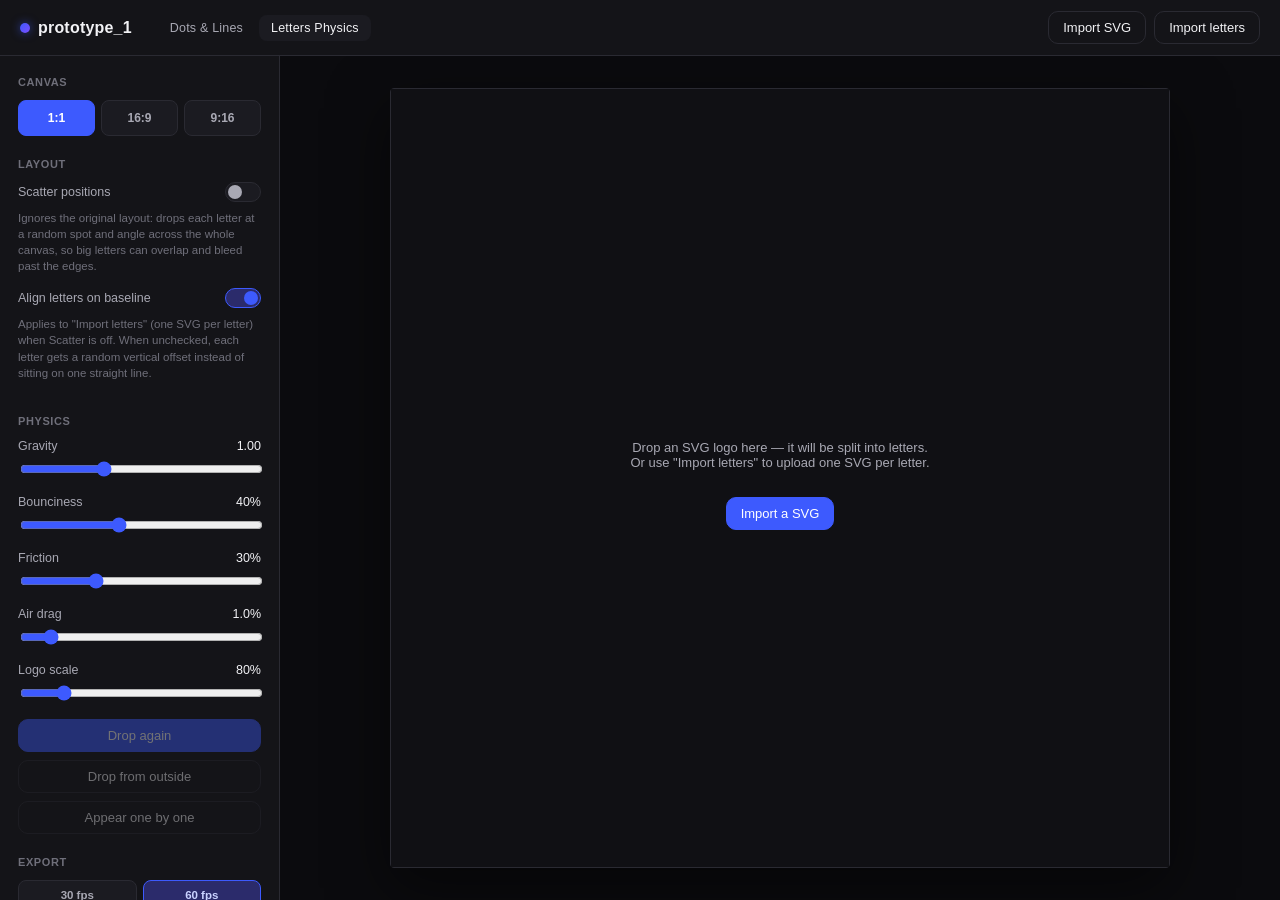
==== letters.html @ 8026a82a "new feature" ====
<!doctype html>
<html lang="en">

<head>
  <meta charset="UTF-8" />
  <meta name="viewport" content="width=device-width, initial-scale=1.0" />
  <title>tool_1 — letters physics</title>
  <link rel="stylesheet" href="css/style.css" />
</head>

<body>
  <div class="app">
    <header class="topbar">
      <div class="brand">
        <span class="brand-dot"></span>
        <span class="brand-name">prototype_1</span>
        <nav class="nav-links">
          <a href="index.html">Dots &amp; Lines</a>
          <a href="letters.html" class="active">Letters Physics</a>
        </nav>
      </div>
      <div class="topbar-actions">
        <button id="btn-import" class="btn btn-ghost">Import SVG</button>
        <input id="file-input" type="file" accept=".svg,image/svg+xml" hidden />
        <button id="btn-import-multi" class="btn btn-ghost">Import letters</button>
        <input id="file-input-multi" type="file" accept=".svg,image/svg+xml" multiple hidden />
      </div>
    </header>

    <div class="workspace">
      <aside class="panel">
        <section class="panel-group">
          <h3>Canvas</h3>
          <div class="ratio-select" id="ratio-select">
            <button class="ratio-btn active" data-ratio="1:1">1:1</button>
            <button class="ratio-btn" data-ratio="16:9">16:9</button>
            <button class="ratio-btn" data-ratio="9:16">9:16</button>
          </div>
        </section>

        <section class="panel-group">
          <h3>Layout</h3>
          <div class="field-inline">
            <span>Scatter positions</span>
            <label class="switch">
              <input type="checkbox" id="ctrl-scatter" />
              <span class="switch-track"><span class="switch-thumb"></span></span>
            </label>
          </div>
          <p class="hint" style="margin-top: 8px;">
            Ignores the original layout: drops each letter at a random spot and angle across the
            whole canvas, so big letters can overlap and bleed past the edges.
          </p>

          <div class="field-inline" style="margin-top: 14px;">
            <span>Align letters on baseline</span>
            <label class="switch">
              <input type="checkbox" id="ctrl-align-baseline" checked />
              <span class="switch-track"><span class="switch-thumb"></span></span>
            </label>
          </div>
          <p class="hint" style="margin-top: 8px;">
            Applies to "Import letters" (one SVG per letter) when Scatter is off. When unchecked,
            each letter gets a random vertical offset instead of sitting on one straight line.
          </p>
        </section>

        <section class="panel-group" id="order-section" hidden>
          <h3>Order</h3>
          <div class="order-list" id="order-list"></div>
          <p class="hint" style="margin-top: 8px;">
            Sets the sequence used by "Appear one by one".
          </p>
        </section>

        <section class="panel-group">
          <h3>Physics</h3>

          <label class="field">
            <div class="field-label">
              <span>Gravity</span>
              <span class="field-value" id="val-gravity">1.00</span>
            </div>
            <input type="range" id="ctrl-gravity" min="0" max="3" step="0.05" value="1" />
          </label>

          <label class="field">
            <div class="field-label">
              <span>Bounciness</span>
              <span class="field-value" id="val-bounce">40%</span>
            </div>
            <input type="range" id="ctrl-bounce" min="0" max="100" step="1" value="40" />
          </label>

          <label class="field">
            <div class="field-label">
              <span>Friction</span>
              <span class="field-value" id="val-friction">30%</span>
            </div>
            <input type="range" id="ctrl-friction" min="0" max="100" step="1" value="30" />
          </label>

          <label class="field">
            <div class="field-label">
              <span>Air drag</span>
              <span class="field-value" id="val-air">1.0%</span>
            </div>
            <input type="range" id="ctrl-air" min="0" max="10" step="0.1" value="1" />
          </label>

          <label class="field">
            <div class="field-label">
              <span>Logo scale</span>
              <span class="field-value" id="val-logo-scale">80%</span>
            </div>
            <input type="range" id="ctrl-logo-scale" min="20" max="400" step="5" value="80" />
          </label>

          <button id="btn-drop" class="btn btn-primary" style="width: 100%;" disabled>Drop again</button>
          <button id="btn-drop-outside" class="btn btn-ghost" style="width: 100%; margin-top: 8px;" disabled>Drop from outside</button>
          <button id="btn-drop-sequential" class="btn btn-ghost" style="width: 100%; margin-top: 8px;" disabled>Appear one by one</button>
        </section>

        <section class="panel-group">
          <h3>Export</h3>
          <div class="segmented" id="fps-mode" style="margin-bottom: 10px;">
            <button class="segmented-btn" data-fps="30">30 fps</button>
            <button class="segmented-btn active" data-fps="60">60 fps</button>
          </div>
          <button id="btn-export-video" class="btn btn-primary" style="width: 100%;" disabled>Export 10s video (60fps)</button>
          <p class="hint" id="export-status" style="margin-top: 8px;"></p>
        </section>

        <section class="panel-group">
          <h3>Mouse</h3>
          <div class="field-inline">
            <span>Mouse interaction</span>
            <label class="switch">
              <input type="checkbox" id="ctrl-mouse" checked />
              <span class="switch-track"><span class="switch-thumb"></span></span>
            </label>
          </div>
          <p class="hint" style="margin-top: 8px;">Drag letters with the mouse to throw them around.</p>
        </section>

        <section class="panel-group">
          <h3>Color</h3>
          <div class="segmented" id="letter-color-mode">
            <button class="segmented-btn active" data-mode="original">Original</button>
            <button class="segmented-btn" data-mode="solid">Solid</button>
          </div>
          <label class="field field-inline" id="letter-color-field" hidden>
            <span>Letter color</span>
            <input type="color" id="ctrl-letter-color" value="#3d5afe" />
          </label>
        </section>

        <section class="panel-group">
          <h3>Background</h3>
          <div class="segmented" id="bg-mode">
            <button class="segmented-btn active" data-mode="dark">Dark</button>
            <button class="segmented-btn" data-mode="white">White</button>
            <button class="segmented-btn" data-mode="solid">Solid</button>
          </div>
          <label class="field field-inline" id="bg-color-field" hidden>
            <span>Background color</span>
            <input type="color" id="ctrl-bg-color" value="#0e0e12" />
          </label>
        </section>

        <section class="panel-group panel-group-footer">
          <div class="stat-row">
            <span>Letters</span>
            <span id="stat-count">0</span>
          </div>
        </section>
      </aside>

      <main class="stage">
        <div class="stage-frame" id="stage-frame">
          <div class="empty-state" id="empty-state">
            <p>Drop an SVG logo here — it will be split into letters.<br />
              Or use "Import letters" to upload one SVG per letter.</p>
            <button id="btn-import-empty" class="btn btn-primary">Import a SVG</button>
          </div>
          <canvas id="physics-canvas"></canvas>
        </div>
      </main>
    </div>
  </div>

  <script src="js/vendor/matter.min.js"></script>
  <script src="js/letters.js"></script>
</body>

</html>
---- css/style.css ----
:root {
  --bg-0: #0b0b0e;
  --bg-1: #141418;
  --bg-2: #1b1b21;
  --border: #2a2a32;
  --text-0: #f2f2f5;
  --text-1: #a8a8b3;
  --text-2: #6f6f7a;
  --accent: #3d5afe;
  --accent-text: #ffffff;
  --radius: 10px;
  --checker-a: #1e1e24;
  --checker-b: #26262e;
  font-family: -apple-system, "Segoe UI", Inter, Roboto, Helvetica, Arial, sans-serif;
}

* { box-sizing: border-box; }

html, body {
  height: 100%;
  margin: 0;
  background: var(--bg-0);
  color: var(--text-0);
}

.app {
  display: flex;
  flex-direction: column;
  height: 100vh;
}

/* Topbar */
.topbar {
  display: flex;
  align-items: center;
  justify-content: space-between;
  padding: 0 20px;
  height: 56px;
  flex: 0 0 auto;
  border-bottom: 1px solid var(--border);
  background: var(--bg-1);
}

.brand {
  display: flex;
  align-items: center;
  gap: 8px;
  font-weight: 600;
  letter-spacing: 0.2px;
}

.brand-dot {
  width: 10px;
  height: 10px;
  border-radius: 50%;
  background: linear-gradient(135deg, #3d5afe, #7c4dff);
  box-shadow: 0 0 10px rgba(61, 90, 254, 0.6);
}

.nav-links {
  display: flex;
  gap: 4px;
  margin-left: 18px;
}

.nav-links a {
  padding: 6px 12px;
  border-radius: 8px;
  font-size: 12.5px;
  font-weight: 500;
  color: var(--text-1);
  text-decoration: none;
  transition: background 0.15s ease, color 0.15s ease;
}

.nav-links a:hover {
  color: var(--text-0);
  background: var(--bg-2);
}

.nav-links a.active {
  color: var(--text-0);
  background: var(--bg-2);
}

.topbar-actions {
  display: flex;
  gap: 8px;
}

.btn {
  appearance: none;
  border: 1px solid var(--border);
  background: var(--bg-2);
  color: var(--text-0);
  padding: 8px 14px;
  border-radius: var(--radius);
  font-size: 13px;
  font-weight: 500;
  cursor: pointer;
  transition: background 0.15s ease, border-color 0.15s ease, opacity 0.15s ease;
}

.btn:hover:not(:disabled) {
  background: #232329;
  border-color: #35353f;
}

.btn:disabled {
  opacity: 0.4;
  cursor: not-allowed;
}

.btn-ghost {
  background: transparent;
}

.btn-primary {
  background: var(--accent);
  border-color: var(--accent);
  color: var(--accent-text);
}

.btn-primary:hover:not(:disabled) {
  background: #5169ff;
}

/* Workspace layout */
.workspace {
  flex: 1 1 auto;
  display: flex;
  min-height: 0;
}

/* Panel / sidebar */
.panel {
  width: 280px;
  flex: 0 0 auto;
  background: var(--bg-1);
  border-right: 1px solid var(--border);
  padding: 20px 18px;
  overflow-y: auto;
  display: flex;
  flex-direction: column;
  gap: 22px;
}

.panel-group h3 {
  margin: 0 0 12px;
  font-size: 11px;
  font-weight: 600;
  text-transform: uppercase;
  letter-spacing: 0.6px;
  color: var(--text-2);
}

.panel-group-footer {
  margin-top: auto;
  padding-top: 16px;
  border-top: 1px solid var(--border);
}

.stat-row {
  display: flex;
  justify-content: space-between;
  font-size: 12px;
  color: var(--text-1);
}

.stat-row span:last-child {
  color: var(--text-0);
  font-variant-numeric: tabular-nums;
}

/* Ratio select */
.ratio-select {
  display: grid;
  grid-template-columns: repeat(3, 1fr);
  gap: 6px;
}

.ratio-btn {
  padding: 10px 4px;
  border-radius: 8px;
  border: 1px solid var(--border);
  background: var(--bg-2);
  color: var(--text-1);
  font-size: 12px;
  font-weight: 600;
  cursor: pointer;
  transition: all 0.15s ease;
}

.ratio-btn:hover {
  border-color: #3a3a44;
  color: var(--text-0);
}

.ratio-btn.active {
  background: var(--accent);
  border-color: var(--accent);
  color: var(--accent-text);
}

/* Segmented control */
.segmented {
  display: grid;
  grid-template-columns: repeat(2, 1fr);
  gap: 6px;
  margin-bottom: 10px;
}

.segmented:has(button:nth-child(3)) {
  grid-template-columns: repeat(3, 1fr);
}

.segmented:has(button:nth-child(4)) {
  grid-template-columns: repeat(2, 1fr);
}

.segmented-btn {
  padding: 8px 6px;
  border-radius: 8px;
  border: 1px solid var(--border);
  background: var(--bg-2);
  color: var(--text-1);
  font-size: 11.5px;
  font-weight: 600;
  cursor: pointer;
  transition: all 0.15s ease;
}

.segmented-btn:hover {
  border-color: #3a3a44;
  color: var(--text-0);
}

.segmented-btn.active {
  background: #2b2b6b;
  border-color: var(--accent);
  color: #c9d2ff;
}

/* Subheading */
.subheading {
  font-size: 11px;
  font-weight: 600;
  text-transform: uppercase;
  letter-spacing: 0.5px;
  color: var(--text-2);
  margin: 16px 0 10px;
  padding-top: 12px;
  border-top: 1px solid var(--border);
}

/* Toggle switch */
.switch {
  position: relative;
  display: inline-block;
  width: 36px;
  height: 20px;
  flex: 0 0 auto;
  cursor: pointer;
}

.switch input {
  position: absolute;
  opacity: 0;
  width: 100%;
  height: 100%;
  margin: 0;
  cursor: pointer;
}

.switch-track {
  position: absolute;
  inset: 0;
  background: var(--bg-2);
  border: 1px solid var(--border);
  border-radius: 999px;
  transition: background 0.15s ease, border-color 0.15s ease;
}

.switch-thumb {
  position: absolute;
  top: 2px;
  left: 2px;
  width: 14px;
  height: 14px;
  border-radius: 50%;
  background: var(--text-1);
  transition: transform 0.15s ease, background 0.15s ease;
}

.switch input:checked + .switch-track {
  background: #2b2b6b;
  border-color: var(--accent);
}

.switch input:checked + .switch-track .switch-thumb {
  transform: translateX(16px);
  background: var(--accent);
}

.hint {
  margin: 0 0 12px;
  font-size: 11.5px;
  line-height: 1.4;
  color: var(--text-2);
}

/* Position pad */
.position-pad {
  position: relative;
  width: 100%;
  aspect-ratio: 1 / 1;
  background: var(--bg-2);
  border: 1px solid var(--border);
  border-radius: 8px;
  margin-top: 4px;
  cursor: crosshair;
  overflow: hidden;
  touch-action: none;
}

.position-pad-crosshair-h,
.position-pad-crosshair-v {
  position: absolute;
  background: var(--border);
  pointer-events: none;
}

.position-pad-crosshair-h {
  left: 0;
  right: 0;
  top: 50%;
  height: 1px;
}

.position-pad-crosshair-v {
  top: 0;
  bottom: 0;
  left: 50%;
  width: 1px;
}

.position-pad-dot {
  position: absolute;
  left: 50%;
  top: 50%;
  width: 12px;
  height: 12px;
  border-radius: 50%;
  background: var(--accent);
  box-shadow: 0 0 0 4px rgba(61, 90, 254, 0.25);
  transform: translate(-50%, -50%);
  pointer-events: none;
}

/* Fields */
.field {
  display: block;
  margin-bottom: 14px;
}

.field:last-child {
  margin-bottom: 0;
}

.field-label {
  display: flex;
  justify-content: space-between;
  font-size: 12.5px;
  color: var(--text-1);
  margin-bottom: 6px;
}

.field-value {
  color: var(--text-0);
  font-variant-numeric: tabular-nums;
}

.field-inline {
  display: flex;
  align-items: center;
  justify-content: space-between;
  font-size: 12.5px;
  color: var(--text-1);
}

input[type="range"] {
  width: 100%;
  accent-color: var(--accent);
}

input[type="color"] {
  width: 40px;
  height: 26px;
  padding: 0;
  border: 1px solid var(--border);
  border-radius: 6px;
  background: transparent;
  cursor: pointer;
}

/* Stage */
.stage {
  flex: 1 1 auto;
  display: flex;
  align-items: center;
  justify-content: center;
  padding: 32px;
  min-width: 0;
  overflow: auto;
  background:
    linear-gradient(var(--bg-0), var(--bg-0));
}

.stage-frame {
  position: relative;
  background-color: transparent;
  background-image:
    linear-gradient(45deg, var(--checker-a) 25%, transparent 25%),
    linear-gradient(-45deg, var(--checker-a) 25%, transparent 25%),
    linear-gradient(45deg, transparent 75%, var(--checker-a) 75%),
    linear-gradient(-45deg, transparent 75%, var(--checker-a) 75%);
  background-size: 20px 20px;
  background-position: 0 0, 0 10px, 10px -10px, -10px 0px;
  background-color: var(--checker-b);
  border: 1px solid var(--border);
  border-radius: 4px;
  box-shadow: 0 20px 60px rgba(0, 0, 0, 0.5);
  max-width: 100%;
  max-height: 100%;
}

/* Aspect ratio boxes sized via JS width/height, capped by CSS */
.stage-frame {
  width: 640px;
  height: 640px;
}

#output-svg,
#physics-canvas {
  display: block;
  width: 100%;
  height: 100%;
}

.empty-state {
  position: absolute;
  inset: 0;
  display: flex;
  flex-direction: column;
  align-items: center;
  justify-content: center;
  gap: 14px;
  color: var(--text-1);
  font-size: 13px;
  text-align: center;
  pointer-events: none;
}

.empty-state button {
  pointer-events: all;
}

.stage-frame.drag-over {
  outline: 2px dashed var(--accent);
  outline-offset: 4px;
}

.stage-frame.has-image .empty-state {
  display: none;
}

/* Letter order list */
.order-list {
  display: flex;
  flex-direction: column;
  gap: 4px;
  max-height: 220px;
  overflow-y: auto;
}

.order-item {
  display: flex;
  align-items: center;
  gap: 8px;
  padding: 4px 6px;
  border-radius: 8px;
  background: var(--bg-2);
  border: 1px solid var(--border);
}

.order-item-index {
  width: 18px;
  flex: 0 0 auto;
  font-size: 11px;
  color: var(--text-2);
  text-align: right;
  font-variant-numeric: tabular-nums;
}

.order-item-thumb {
  width: 26px;
  height: 26px;
  flex: 0 0 auto;
  object-fit: contain;
  background: #000;
  border-radius: 4px;
}

.order-item-controls {
  margin-left: auto;
  display: flex;
  gap: 4px;
}

.order-item-btn {
  width: 22px;
  height: 22px;
  flex: 0 0 auto;
  border: 1px solid var(--border);
  background: var(--bg-1);
  color: var(--text-0);
  border-radius: 6px;
  font-size: 11px;
  line-height: 1;
  cursor: pointer;
}

.order-item-btn:hover:not(:disabled) {
  background: #232329;
  border-color: #35353f;
}

.order-item-btn:disabled {
  opacity: 0.3;
  cursor: not-allowed;
}
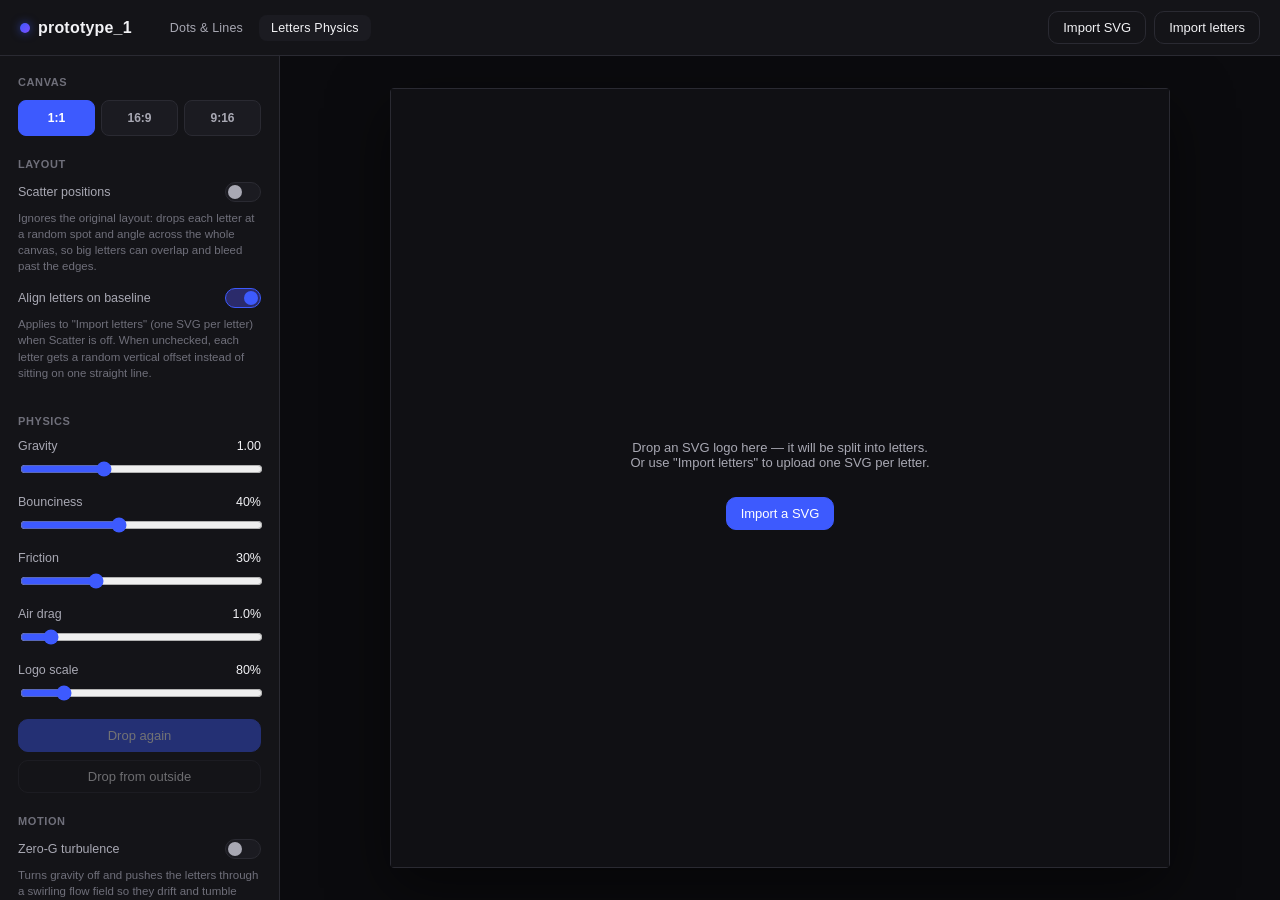
==== commit 89d58ebc: "fixing" ====
--- a/letters.html
+++ b/letters.html
@@ -65,14 +65,6 @@
           </p>
         </section>
 
-        <section class="panel-group" id="order-section" hidden>
-          <h3>Order</h3>
-          <div class="order-list" id="order-list"></div>
-          <p class="hint" style="margin-top: 8px;">
-            Sets the sequence used by "Appear one by one".
-          </p>
-        </section>
-
         <section class="panel-group">
           <h3>Physics</h3>
 
@@ -118,7 +110,37 @@
 
           <button id="btn-drop" class="btn btn-primary" style="width: 100%;" disabled>Drop again</button>
           <button id="btn-drop-outside" class="btn btn-ghost" style="width: 100%; margin-top: 8px;" disabled>Drop from outside</button>
-          <button id="btn-drop-sequential" class="btn btn-ghost" style="width: 100%; margin-top: 8px;" disabled>Appear one by one</button>
+        </section>
+
+        <section class="panel-group">
+          <h3>Motion</h3>
+          <div class="field-inline">
+            <span>Zero-G turbulence</span>
+            <label class="switch">
+              <input type="checkbox" id="ctrl-turbulence" />
+              <span class="switch-track"><span class="switch-thumb"></span></span>
+            </label>
+          </div>
+          <p class="hint" style="margin-top: 8px;">
+            Turns gravity off and pushes the letters through a swirling flow field so they drift
+            and tumble around the frame continuously. The Gravity slider is ignored while this is on.
+          </p>
+
+          <label class="field" id="turbulence-field" style="margin-top: 14px;" hidden>
+            <div class="field-label">
+              <span>Turbulence</span>
+              <span class="field-value" id="val-turbulence">50%</span>
+            </div>
+            <input type="range" id="ctrl-turbulence-strength" min="0" max="100" step="1" value="50" />
+          </label>
+
+          <label class="field" id="turbulence-scale-field" hidden>
+            <div class="field-label">
+              <span>Swirl size</span>
+              <span class="field-value" id="val-turbulence-scale">50%</span>
+            </div>
+            <input type="range" id="ctrl-turbulence-scale" min="0" max="100" step="1" value="50" />
+          </label>
         </section>
 
         <section class="panel-group">
--- a/css/style.css
+++ b/css/style.css
@@ -473,69 +473,3 @@
 .stage-frame.has-image .empty-state {
   display: none;
 }
-
-/* Letter order list */
-.order-list {
-  display: flex;
-  flex-direction: column;
-  gap: 4px;
-  max-height: 220px;
-  overflow-y: auto;
-}
-
-.order-item {
-  display: flex;
-  align-items: center;
-  gap: 8px;
-  padding: 4px 6px;
-  border-radius: 8px;
-  background: var(--bg-2);
-  border: 1px solid var(--border);
-}
-
-.order-item-index {
-  width: 18px;
-  flex: 0 0 auto;
-  font-size: 11px;
-  color: var(--text-2);
-  text-align: right;
-  font-variant-numeric: tabular-nums;
-}
-
-.order-item-thumb {
-  width: 26px;
-  height: 26px;
-  flex: 0 0 auto;
-  object-fit: contain;
-  background: #000;
-  border-radius: 4px;
-}
-
-.order-item-controls {
-  margin-left: auto;
-  display: flex;
-  gap: 4px;
-}
-
-.order-item-btn {
-  width: 22px;
-  height: 22px;
-  flex: 0 0 auto;
-  border: 1px solid var(--border);
-  background: var(--bg-1);
-  color: var(--text-0);
-  border-radius: 6px;
-  font-size: 11px;
-  line-height: 1;
-  cursor: pointer;
-}
-
-.order-item-btn:hover:not(:disabled) {
-  background: #232329;
-  border-color: #35353f;
-}
-
-.order-item-btn:disabled {
-  opacity: 0.3;
-  cursor: not-allowed;
-}
